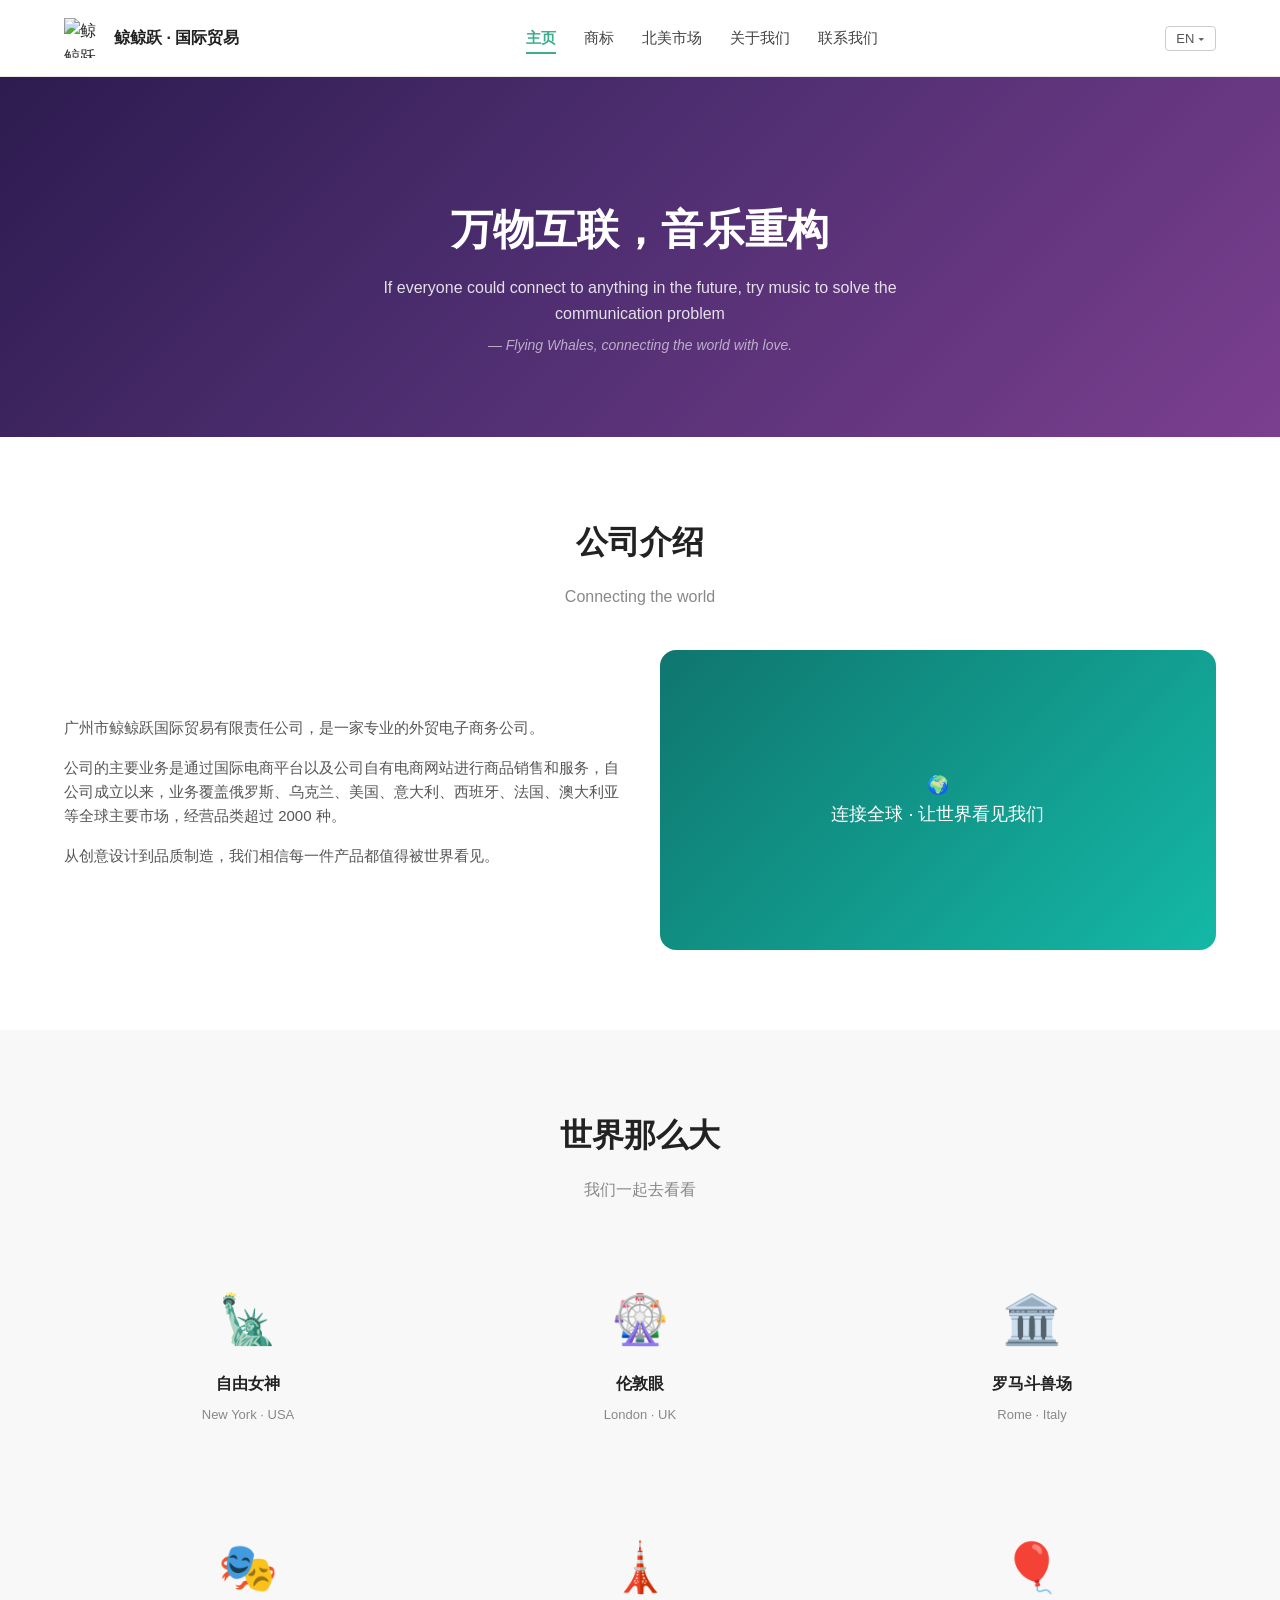
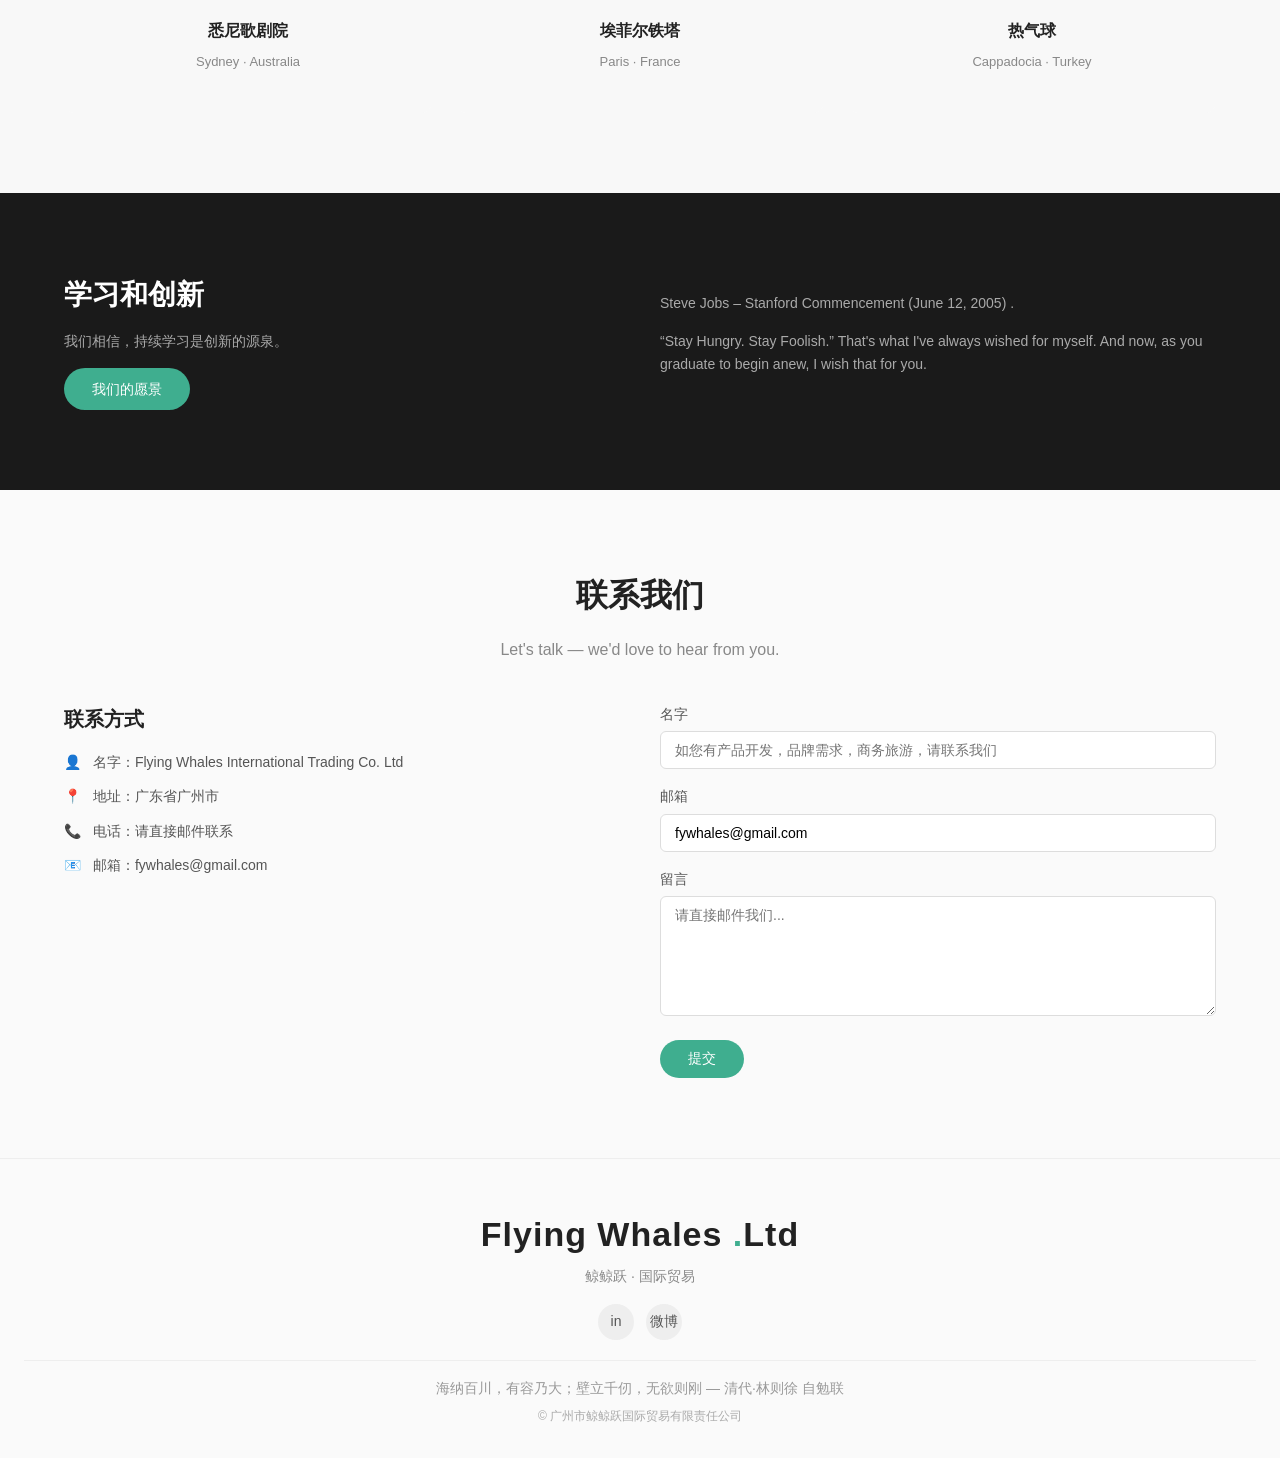
==== index.html @ 05362c3b "Add files via upload" ====
<!DOCTYPE html>
<html lang="zh-CN">
<head>
<meta charset="UTF-8">
<meta name="viewport" content="width=device-width, initial-scale=1.0">
<title>鲸鲸跃 · 国际贸易 | 首页</title>
<link rel="stylesheet" href="site.css">
<script>
(function(){
  try{
    var toggle=document.getElementById('navToggle'),
        menu=document.getElementById('navMenu');
    if(toggle&&menu){
      toggle.addEventListener('click',function(){
        var o=menu.classList.toggle('open');
        toggle.classList.toggle('active',o);
        toggle.setAttribute('aria-expanded',o);
        document.documentElement.style.overflow=o?'hidden':'';
      });
      menu.addEventListener('click',function(e){
        if(e.target.tagName==='A'){
          menu.classList.remove('open');
          toggle.classList.remove('active');
          toggle.setAttribute('aria-expanded','false');
          document.documentElement.style.overflow='';
        }
      });
    }
    document.querySelectorAll('a[href="#more"]').forEach(function(a){
      a.addEventListener('click',function(e){
        var t=document.getElementById('more');
        if(t){
          e.preventDefault();
          t.scrollIntoView({behavior:'smooth'});
        } else {
          e.preventDefault();
          location.href='about.html';
        }
      });
    });
    var lang=document.getElementById('navLang');
    if(lang)lang.addEventListener('click',function(){
      lang.textContent=lang.textContent.indexOf('EN')>-1?'中文 ▾':'EN ▾';
    });
    window.addEventListener('scroll',function(){
      var nav=document.getElementById('siteNav');
      if(nav)nav.classList.toggle('scrolled',window.scrollY>8);
    });
  }catch(e){}
})();
</script>
</head>
<body>

<!-- 顶部导航 -->
<nav id="siteNav">
  <div class="nav-inner">
    <a href="index.html" class="nav-brand">
      <img src="images/main-logo.png" alt="鲸鲸跃 Logo">
      <span>鲸鲸跃 · 国际贸易</span>
    </a>
    <ul id="navMenu">
      <li><a href="index.html" class="active">主页</a></li>
      <li><a href="brand.html">商标</a></li>
      <li><a href="na-market.html">北美市场</a></li>
      <li><a href="about.html">关于我们</a></li>
      <li><a href="#more">联系我们</a></li>
    </ul>
    <div class="nav-right">
      <button id="navLang">EN ▾</button>
      <button id="navToggle" aria-label="菜单">
        <span></span><span></span><span></span>
      </button>
    </div>
  </div>
</nav>

<!-- 首屏：关于我们 -->
<section class="hero">
  <div class="container">
    <h1> 万物互联，音乐重构</h1>
    <p>If everyone could connect to anything in the future, try music to solve the communication problem</p>
    <p class="en">— Flying Whales, connecting the world with love.</p>
  </div>
</section>

<!-- 公司介绍 -->
<section class="section">
  <div class="container">
    <h2 class="section-title">公司介绍</h2>
    <p class="section-sub">Connecting the world</p>
    <div class="intro-grid">
      <div class="intro-text">
        <p>广州市鲸鲸跃国际贸易有限责任公司，是一家专业的外贸电子商务公司。</p>
        <p>公司的主要业务是通过国际电商平台以及公司自有电商网站进行商品销售和服务，自公司成立以来，业务覆盖俄罗斯、乌克兰、美国、意大利、西班牙、法国、澳大利亚等全球主要市场，经营品类超过 2000 种。</p>
        <p>从创意设计到品质制造，我们相信每一件产品都值得被世界看见。</p>
      </div>
      <div class="intro-visual">
        <div>🌍<br>连接全球 · 让世界看见我们</div>
      </div>
    </div>
  </div>
</section>

<!-- 世界那么大 -->
<section class="section" style="background:#f8f8f8;">
  <div class="container">
    <h2 class="section-title">世界那么大</h2>
    <p class="section-sub">我们一起去看看</p>
    <div class="world-grid">
      <div class="world-item">
        <div class="icon">🗽</div>
        <h3>自由女神</h3>
        <p>New York · USA</p>
      </div>
      <div class="world-item">
        <div class="icon">🎡</div>
        <h3>伦敦眼</h3>
        <p>London · UK</p>
      </div>
      <div class="world-item">
        <div class="icon">🏛️</div>
        <h3>罗马斗兽场</h3>
        <p>Rome · Italy</p>
      </div>
      <div class="world-item">
        <div class="icon">🎭</div>
        <h3>悉尼歌剧院</h3>
        <p>Sydney · Australia</p>
      </div>
      <div class="world-item">
        <div class="icon">🗼</div>
        <h3>埃菲尔铁塔</h3>
        <p>Paris · France</p>
      </div>
      <div class="world-item">
        <div class="icon">🎈</div>
        <h3>热气球</h3>
        <p>Cappadocia · Turkey</p>
      </div>
    </div>
  </div>
</section>

<!-- 学习和创新 -->
<section class="section learn-section">
  <div class="container">
    <div class="learn-grid">
      <div>
        <h2>学习和创新</h2>
        <p>我们相信，持续学习是创新的源泉。</p>
        <a href="about.html" class="btn-primary">我们的愿景</a>
      </div>
      <div>
        <p style="color:#aaa;">Steve Jobs – Stanford Commencement  (June 12, 2005)​ .</p>
        <p style="color:#aaa;">“Stay Hungry. Stay Foolish.”

That's what I've always wished for myself. And now, as you graduate to begin anew, I wish that for you.</p>
      </div>
    </div>
  </div>
</section>

<!-- 联系我们 -->
<section class="section contact-section" id="more">
  <div class="container">
    <h2 class="section-title">联系我们</h2>
    <p class="section-sub">Let's talk — we'd love to hear from you.</p>
    <div class="contact-grid">
      <div class="contact-info">
        <h3>联系方式</h3>
        <p><span class="icon">👤</span> 名字：Flying Whales International Trading Co. Ltd</p>
        <p><span class="icon">📍</span> 地址：广东省广州市</p>
        <p><span class="icon">📞</span> 电话：请直接邮件联系</p>
        <p><span class="icon">📧</span> 邮箱：fywhales@gmail.com</p>
      </div>
      <form class="contact-form" onsubmit="alert('感谢您的留言，我们会尽快回复！'); return false;">
        <label for="name">名字</label>
        <input type="text" id="name" placeholder="如您有产品开发，品牌需求，商务旅游，请联系我们" required>
        <label for="email">邮箱</label>
        <input type="email" id="email" value="fywhales@gmail.com" required>
        <label for="message">留言</label>
        <textarea id="message" placeholder="请直接邮件我们..." required></textarea>
        <button type="submit" class="btn-primary">提交</button>
      </form>
    </div>
  </div>
</section>

<!-- 页脚 -->
<footer class="site-footer">
  <div class="footer-brand">Flying Whales <span class="dot">.</span>Ltd</div>
  <div class="footer-sub">鲸鲸跃 · 国际贸易</div>
  <div class="footer-social">
    <a href="#" title="in">in</a>
    <a href="#" title="微博">微博</a>
  </div>
  <div class="footer-motto">海纳百川，有容乃大；壁立千仞，无欲则刚 — 清代·林则徐 自勉联</div>
  <div class="footer-copy">© 广州市鲸鲸跃国际贸易有限责任公司　</div>
</footer>

</body>
</html>
---- site.css ----
/* ===== 全局重置 ===== */
* { margin: 0; padding: 0; box-sizing: border-box; }
html { scroll-behavior: smooth; scroll-padding-top: 76px; }
body {
  font-family: "PingFang SC", "Microsoft YaHei", "Helvetica Neue", Arial, sans-serif;
  color: #222; background: #fff; line-height: 1.6;
  padding-top: 76px; /* 给固定导航留位 */
}
img { max-width: 100%; display: block; }
a { text-decoration: none; color: inherit; }
ul { list-style: none; }
.container { max-width: 1200px; margin: 0 auto; padding: 0 24px; }

/* ===== 顶部导航 ===== */
#siteNav {
  position: fixed; top: 0; left: 0; right: 0; z-index: 1000;
  background: rgba(255,255,255,0.92);
  backdrop-filter: blur(8px);
  border-bottom: 1px solid #e8e8e8;
  transition: box-shadow 0.3s;
}
#siteNav.scrolled { box-shadow: 0 2px 12px rgba(0,0,0,0.08); }
.nav-inner {
  max-width: 1200px; margin: 0 auto; padding: 0 24px;
  display: flex; align-items: center; justify-content: space-between;
  height: 76px;
}
.nav-brand { display: flex; align-items: center; gap: 10px; }
.nav-brand img { width: 40px; height: 40px; }
.nav-brand span { font-size: 16px; font-weight: 600; color: #222; }
#navMenu { display: flex; align-items: center; gap: 28px; }
#navMenu a {
  font-size: 15px; color: #444; padding: 6px 0;
  border-bottom: 2px solid transparent;
  transition: color 0.2s, border-color 0.2s;
}
#navMenu a:hover { color: #3fae8f; }
#navMenu a.active { color: #3fae8f; border-bottom-color: #3fae8f; font-weight: 600; }
.nav-right { display: flex; align-items: center; gap: 16px; }
#navLang {
  background: none; border: 1px solid #ccc; border-radius: 4px;
  padding: 4px 10px; font-size: 13px; cursor: pointer; color: #555;
}
#navLang:hover { border-color: #3fae8f; color: #3fae8f; }
#navToggle {
  display: none; background: none; border: none; cursor: pointer;
  width: 32px; height: 32px; position: relative;
}
#navToggle span {
  display: block; width: 22px; height: 2px; background: #333;
  margin: 5px auto; transition: 0.3s; border-radius: 2px;
}
#navToggle.active span:nth-child(1) { transform: translateY(7px) rotate(45deg); }
#navToggle.active span:nth-child(2) { opacity: 0; }
#navToggle.active span:nth-child(3) { transform: translateY(-7px) rotate(-45deg); }

/* ===== 页脚 ===== */
.site-footer {
  background: #fafafa; border-top: 1px solid #eee;
  padding: 48px 24px 32px; text-align: center;
}
.footer-brand { font-size: 34px; font-weight: 700; letter-spacing: 1px; }
.footer-brand .dot { color: #3fae8f; }
.footer-sub { font-size: 14px; color: #888; margin-top: 4px; }
.footer-social { margin-top: 16px; display: flex; justify-content: center; gap: 12px; }
.footer-social a {
  display: inline-flex; align-items: center; justify-content: center;
  width: 36px; height: 36px; border-radius: 50%;
  background: #eee; color: #555; font-size: 14px;
  transition: 0.2s;
}
.footer-social a:hover { background: #3fae8f; color: #fff; }
.footer-motto {
  margin-top: 20px; font-size: 14px; color: #999;
  border-top: 1px solid #eee; padding-top: 16px;
}
.footer-copy { margin-top: 8px; font-size: 12px; color: #aaa; }

/* ===== 首页 ===== */
.hero {
  background: linear-gradient(135deg, #2d1b4e 0%, #4a2c6d 40%, #7b3f8f 100%);
  color: #fff; padding: 120px 0 80px; text-align: center;
}
.hero h1 { font-size: 42px; font-weight: 700; margin-bottom: 12px; }
.hero h1 span { color: #3fae8f; }
.hero p { font-size: 16px; opacity: 0.85; max-width: 600px; margin: 0 auto; }
.hero .en { font-size: 14px; opacity: 0.6; margin-top: 8px; font-style: italic; }

.section { padding: 80px 0; }
.section-title { font-size: 32px; font-weight: 700; text-align: center; margin-bottom: 16px; }
.section-sub { text-align: center; color: #888; margin-bottom: 40px; }

.intro-grid { display: grid; grid-template-columns: 1fr 1fr; gap: 40px; align-items: center; }
.intro-text p { margin-bottom: 16px; color: #555; font-size: 15px; }
.intro-visual {
  background: linear-gradient(135deg, #0f766e, #14b8a6);
  border-radius: 16px; padding: 60px 40px; text-align: center; color: #fff;
  min-height: 300px; display: flex; align-items: center; justify-content: center;
  font-size: 18px;
}

.world-grid { display: grid; grid-template-columns: repeat(3, 1fr); gap: 24px; }
.world-item {
  background: #f8f8f8; border-radius: 12px; padding: 40px 24px;
  text-align: center; transition: 0.2s;
}
.world-item:hover { transform: translateY(-4px); box-shadow: 0 8px 24px rgba(0,0,0,0.08); }
.world-item .icon { font-size: 48px; margin-bottom: 12px; }
.world-item h3 { font-size: 16px; margin-bottom: 8px; }
.world-item p { font-size: 13px; color: #888; }

.learn-section { background: #1a1a1a; color: #fff; }
.learn-grid { display: grid; grid-template-columns: 1fr 1fr; gap: 40px; align-items: center; }
.learn-grid h2 { font-size: 28px; margin-bottom: 12px; }
.learn-grid p { color: #aaa; font-size: 14px; margin-bottom: 16px; }
.btn-primary {
  display: inline-block; background: #3fae8f; color: #fff;
  padding: 10px 28px; border-radius: 24px; font-size: 14px;
  transition: 0.2s; border: none; cursor: pointer;
}
.btn-primary:hover { background: #358f76; }

.contact-section { background: #fafafa; }
.contact-grid { display: grid; grid-template-columns: 1fr 1fr; gap: 40px; }
.contact-info h3 { font-size: 20px; margin-bottom: 16px; }
.contact-info p { margin-bottom: 12px; color: #555; font-size: 14px; }
.contact-info .icon { margin-right: 8px; }
.contact-form label { display: block; font-size: 14px; margin-bottom: 6px; color: #555; }
.contact-form input, .contact-form textarea {
  width: 100%; padding: 10px 14px; border: 1px solid #ddd;
  border-radius: 6px; font-size: 14px; margin-bottom: 16px;
  font-family: inherit;
}
.contact-form input:focus, .contact-form textarea:focus {
  outline: none; border-color: #3fae8f;
}
.contact-form textarea { min-height: 120px; resize: vertical; }

/* ===== 关于页 ===== */
.page-hero { padding: 80px 0 40px; text-align: center; }
.page-hero h1 { font-size: 36px; font-weight: 700; }
.page-hero p { color: #888; margin-top: 8px; }
.about-block { padding: 40px 0; border-bottom: 1px solid #eee; }
.about-block h2 { font-size: 24px; margin-bottom: 8px; }
.about-block .en { color: #3fae8f; font-size: 14px; margin-bottom: 16px; }
.about-block p { color: #555; font-size: 15px; margin-bottom: 12px; }
.timeline { border-left: 3px solid #3fae8f; padding-left: 24px; margin: 20px 0; }
.timeline-item { margin-bottom: 16px; position: relative; }
.timeline-item::before {
  content: ""; position: absolute; left: -29px; top: 6px;
  width: 10px; height: 10px; border-radius: 50%;
  background: #3fae8f;
}
.timeline-item .year { font-weight: 700; color: #3fae8f; }
.quote-block {
  border-left: 4px solid #3fae8f; padding: 16px 20px;
  background: #f8f8f8; border-radius: 0 8px 8px 0; margin: 16px 0;
}
.add-image {
  border: 2px dashed #ccc; border-radius: 8px; padding: 40px;
  text-align: center; color: #aaa; margin: 16px 0; cursor: pointer;
}

/* ===== 商标页 ===== */
.brand-hero { text-align: center; padding: 80px 0 40px; }
.brand-hero h1 { font-size: 40px; }
.brand-hero p { color: #888; margin-top: 8px; }
.brand-showcase {
  display: flex; justify-content: center; gap: 60px; flex-wrap: wrap;
  padding: 40px 0;
}
.brand-card { text-align: center; max-width: 300px; }
.brand-card .logo-box {
  width: 180px; height: 180px; border-radius: 16px;
  background: #f0f0f0; display: flex; align-items: center;
  justify-content: center; margin: 0 auto 16px;
}
.brand-card h3 { font-size: 18px; margin-bottom: 8px; }
.brand-card p { font-size: 13px; color: #888; }

/* ===== 北美市场页 ===== */
.product-grid { display: grid; grid-template-columns: 1fr 1fr; gap: 40px; padding: 40px 0; }
.product-card { background: #fff; border: 1px solid #eee; border-radius: 12px; overflow: hidden; }
.product-card .img-box {
  background: #f8f8f8; padding: 40px; display: flex;
  align-items: center; justify-content: center; min-height: 280px;
}
.product-card .info { padding: 20px 24px; }
.product-card h3 { font-size: 16px; margin-bottom: 8px; }
.product-card .rating { color: #f59e0b; font-size: 14px; }
.product-card .price { font-size: 18px; font-weight: 700; margin: 8px 0; }
.product-card .desc { font-size: 13px; color: #888; }
.product-card .unavailable { color: #dc2626; font-size: 13px; }

/* ===== 响应式 ===== */
@media (max-width: 768px) {
  body { padding-top: 64px; }
  .nav-inner { height: 64px; }
  #navToggle { display: block; }
  #navMenu {
    position: fixed; top: 64px; right: 0; bottom: 0;
    width: 260px; background: #fff; flex-direction: column;
    padding: 40px 24px; gap: 24px;
    transform: translateX(100%); transition: transform 0.3s;
    box-shadow: -4px 0 16px rgba(0,0,0,0.08);
  }
  #navMenu.open { transform: translateX(0); }
  .nav-right { margin-left: auto; }
  .intro-grid, .learn-grid, .contact-grid, .product-grid { grid-template-columns: 1fr; }
  .world-grid { grid-template-columns: 1fr 1fr; }
  .hero h1 { font-size: 30px; }
  .hero { padding: 80px 0 60px; }
  .section { padding: 60px 0; }
  .footer-brand { font-size: 26px; }
}
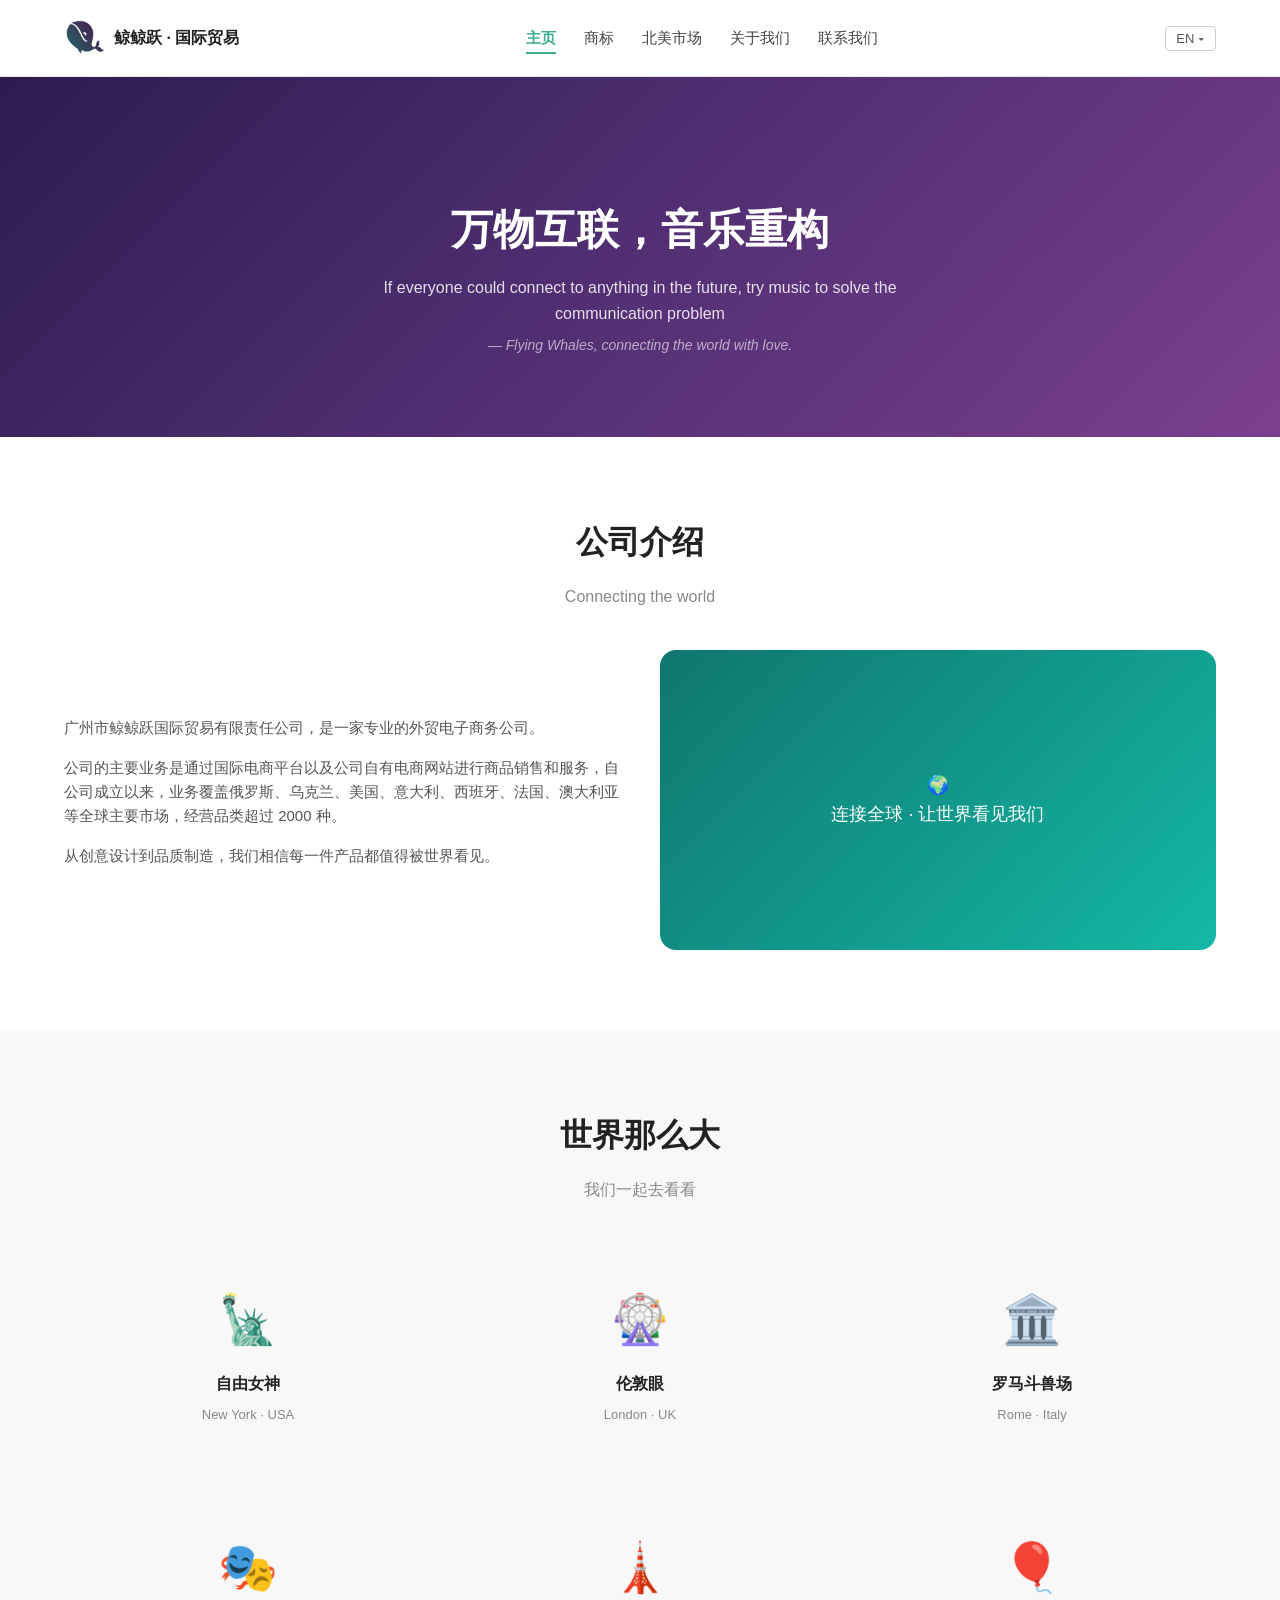
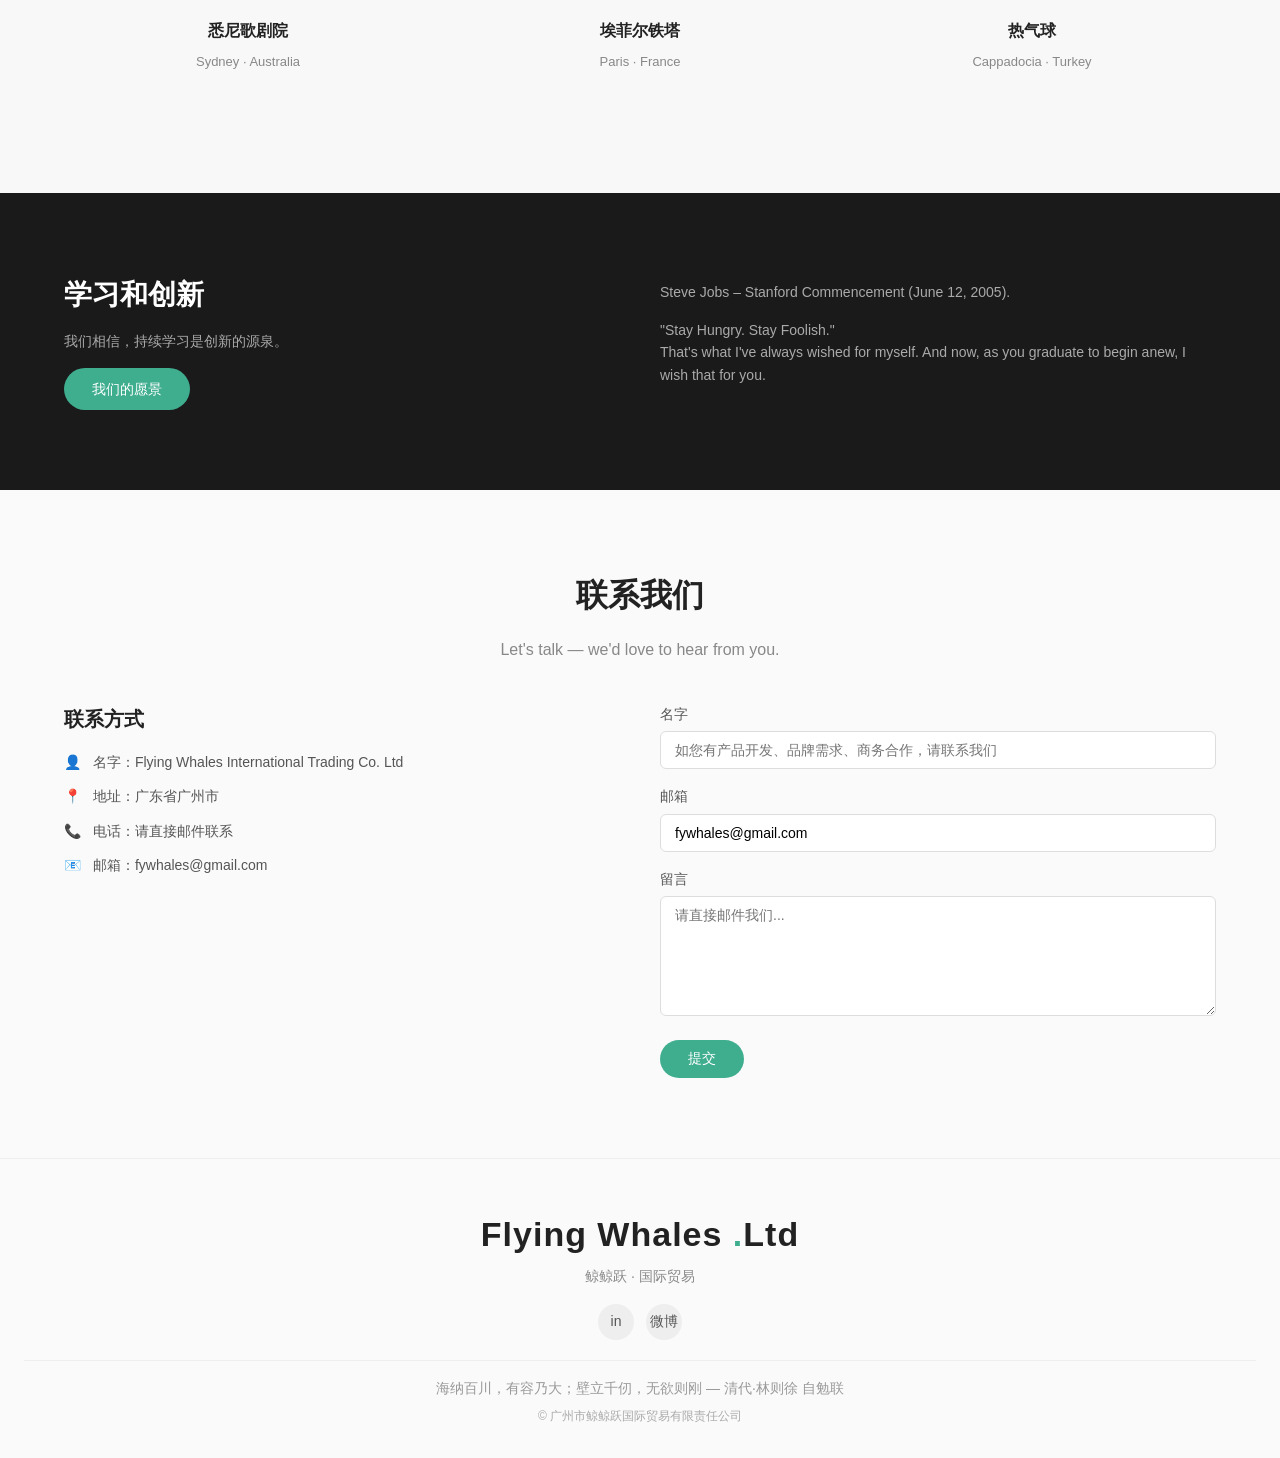
==== commit cd374e1f: "Restore index.html content and script functionality Restored original content and JavaScript functio" ====
--- a/index.html
+++ b/index.html
@@ -5,50 +5,6 @@
 <meta name="viewport" content="width=device-width, initial-scale=1.0">
 <title>鲸鲸跃 · 国际贸易 | 首页</title>
 <link rel="stylesheet" href="site.css">
-<script>
-(function(){
-  try{
-    var toggle=document.getElementById('navToggle'),
-        menu=document.getElementById('navMenu');
-    if(toggle&&menu){
-      toggle.addEventListener('click',function(){
-        var o=menu.classList.toggle('open');
-        toggle.classList.toggle('active',o);
-        toggle.setAttribute('aria-expanded',o);
-        document.documentElement.style.overflow=o?'hidden':'';
-      });
-      menu.addEventListener('click',function(e){
-        if(e.target.tagName==='A'){
-          menu.classList.remove('open');
-          toggle.classList.remove('active');
-          toggle.setAttribute('aria-expanded','false');
-          document.documentElement.style.overflow='';
-        }
-      });
-    }
-    document.querySelectorAll('a[href="#more"]').forEach(function(a){
-      a.addEventListener('click',function(e){
-        var t=document.getElementById('more');
-        if(t){
-          e.preventDefault();
-          t.scrollIntoView({behavior:'smooth'});
-        } else {
-          e.preventDefault();
-          location.href='about.html';
-        }
-      });
-    });
-    var lang=document.getElementById('navLang');
-    if(lang)lang.addEventListener('click',function(){
-      lang.textContent=lang.textContent.indexOf('EN')>-1?'中文 ▾':'EN ▾';
-    });
-    window.addEventListener('scroll',function(){
-      var nav=document.getElementById('siteNav');
-      if(nav)nav.classList.toggle('scrolled',window.scrollY>8);
-    });
-  }catch(e){}
-})();
-</script>
 </head>
 <body>
 
@@ -59,6 +15,7 @@
       <img src="images/main-logo.png" alt="鲸鲸跃 Logo">
       <span>鲸鲸跃 · 国际贸易</span>
     </a>
+
     <ul id="navMenu">
       <li><a href="index.html" class="active">主页</a></li>
       <li><a href="brand.html">商标</a></li>
@@ -66,9 +23,10 @@
       <li><a href="about.html">关于我们</a></li>
       <li><a href="#more">联系我们</a></li>
     </ul>
+
     <div class="nav-right">
       <button id="navLang">EN ▾</button>
-      <button id="navToggle" aria-label="菜单">
+      <button id="navToggle" aria-label="菜单" aria-expanded="false">
         <span></span><span></span><span></span>
       </button>
     </div>
@@ -78,7 +36,7 @@
 <!-- 首屏：关于我们 -->
 <section class="hero">
   <div class="container">
-    <h1> 万物互联，音乐重构</h1>
+    <h1>万物互联，音乐重构</h1>
     <p>If everyone could connect to anything in the future, try music to solve the communication problem</p>
     <p class="en">— Flying Whales, connecting the world with love.</p>
   </div>
@@ -152,10 +110,11 @@
         <a href="about.html" class="btn-primary">我们的愿景</a>
       </div>
       <div>
-        <p style="color:#aaa;">Steve Jobs – Stanford Commencement  (June 12, 2005)​ .</p>
-        <p style="color:#aaa;">“Stay Hungry. Stay Foolish.”
-
-That's what I've always wished for myself. And now, as you graduate to begin anew, I wish that for you.</p>
+        <p style="color:#aaa;">Steve Jobs – Stanford Commencement (June 12, 2005).</p>
+        <p style="color:#aaa;">
+          "Stay Hungry. Stay Foolish."<br>
+          That's what I've always wished for myself. And now, as you graduate to begin anew, I wish that for you.
+        </p>
       </div>
     </div>
   </div>
@@ -174,13 +133,17 @@
         <p><span class="icon">📞</span> 电话：请直接邮件联系</p>
         <p><span class="icon">📧</span> 邮箱：fywhales@gmail.com</p>
       </div>
+
       <form class="contact-form" onsubmit="alert('感谢您的留言，我们会尽快回复！'); return false;">
         <label for="name">名字</label>
-        <input type="text" id="name" placeholder="如您有产品开发，品牌需求，商务旅游，请联系我们" required>
+        <input type="text" id="name" placeholder="如您有产品开发、品牌需求、商务合作，请联系我们" required>
+
         <label for="email">邮箱</label>
         <input type="email" id="email" value="fywhales@gmail.com" required>
+
         <label for="message">留言</label>
         <textarea id="message" placeholder="请直接邮件我们..." required></textarea>
+
         <button type="submit" class="btn-primary">提交</button>
       </form>
     </div>
@@ -192,12 +155,78 @@
   <div class="footer-brand">Flying Whales <span class="dot">.</span>Ltd</div>
   <div class="footer-sub">鲸鲸跃 · 国际贸易</div>
   <div class="footer-social">
-    <a href="#" title="in">in</a>
+    <a href="#" title="LinkedIn">in</a>
     <a href="#" title="微博">微博</a>
   </div>
   <div class="footer-motto">海纳百川，有容乃大；壁立千仞，无欲则刚 — 清代·林则徐 自勉联</div>
-  <div class="footer-copy">© 广州市鲸鲸跃国际贸易有限责任公司　</div>
+  <div class="footer-copy">© 广州市鲸鲸跃国际贸易有限责任公司</div>
 </footer>
 
+<!-- ✅ JS 放到 body 末尾：DOM 已就绪，手机菜单跳转才稳定 -->
+<script>
+(function () {
+  try {
+    var toggle = document.getElementById('navToggle');
+    var menu   = document.getElementById('navMenu');
+
+    /* ===== 汉堡菜单开关 ===== */
+    if (toggle && menu) {
+      toggle.addEventListener('click', function () {
+        var open = menu.classList.toggle('open');
+        toggle.classList.toggle('active', open);
+        toggle.setAttribute('aria-expanded', open);
+        document.documentElement.style.overflow = open ? 'hidden' : '';
+      });
+
+      /* 点菜单里的链接：先关菜单，再让浏览器正常跳转 */
+      menu.addEventListener('click', function (e) {
+        var a = e.target.closest('a');
+        if (!a) return;
+
+        menu.classList.remove('open');
+        toggle.classList.remove('active');
+        toggle.setAttribute('aria-expanded', 'false');
+        document.documentElement.style.overflow = '';
+
+        /* #more 在本页平滑滚动；其它链接交给浏览器默认跳转 */
+        if (a.getAttribute('href') === '#more') {
+          var t = document.getElementById('more');
+          if (t) {
+            e.preventDefault();
+            t.scrollIntoView({ behavior: 'smooth' });
+          }
+        }
+      });
+    }
+
+    /* ===== 页面其它 #more 链接（如页脚）也支持平滑滚动 ===== */
+    document.querySelectorAll('a[href="#more"]').forEach(function (a) {
+      a.addEventListener('click', function (e) {
+        var t = document.getElementById('more');
+        if (t) {
+          e.preventDefault();
+          t.scrollIntoView({ behavior: 'smooth' });
+        }
+      });
+    });
+
+    /* ===== 中英文切换（纯视觉） ===== */
+    var lang = document.getElementById('navLang');
+    if (lang) {
+      lang.addEventListener('click', function () {
+        lang.textContent = lang.textContent.indexOf('EN') > -1 ? '中文 ▾' : 'EN ▾';
+      });
+    }
+
+    /* ===== 导航滚动阴影 ===== */
+    window.addEventListener('scroll', function () {
+      var nav = document.getElementById('siteNav');
+      if (nav) nav.classList.toggle('scrolled', window.scrollY > 8);
+    });
+  } catch (e) {
+    /* 静默容错，不影响页面其它功能 */
+  }
+})();
+</script>
 </body>
-</html>+</html>
--- a/site.css
+++ b/site.css
@@ -203,6 +203,8 @@
     padding: 40px 24px; gap: 24px;
     transform: translateX(100%); transition: transform 0.3s;
     box-shadow: -4px 0 16px rgba(0,0,0,0.08);
+    z-index: 999; /* 添加 z-index 确保菜单在导航栏下方 */
+    display: flex; /* 明确设置 display: flex，确保菜单在移动端也是 flex 布局 */
   }
   #navMenu.open { transform: translateX(0); }
   .nav-right { margin-left: auto; }
@@ -212,4 +214,17 @@
   .hero { padding: 80px 0 60px; }
   .section { padding: 60px 0; }
   .footer-brand { font-size: 26px; }
-}+}
+
+/* ===== 额外优化：更小屏幕（手机） ===== */
+@media (max-width: 480px) {
+  .container { padding: 0 16px; }
+  .nav-inner { padding: 0 16px; }
+  .hero h1 { font-size: 24px; }
+  .hero p { font-size: 14px; }
+  .section-title { font-size: 26px; }
+  .world-grid { grid-template-columns: 1fr; }
+  .footer-brand { font-size: 22px; }
+  .footer-motto { font-size: 12px; }
+  #navMenu { width: 220px; }
+}
